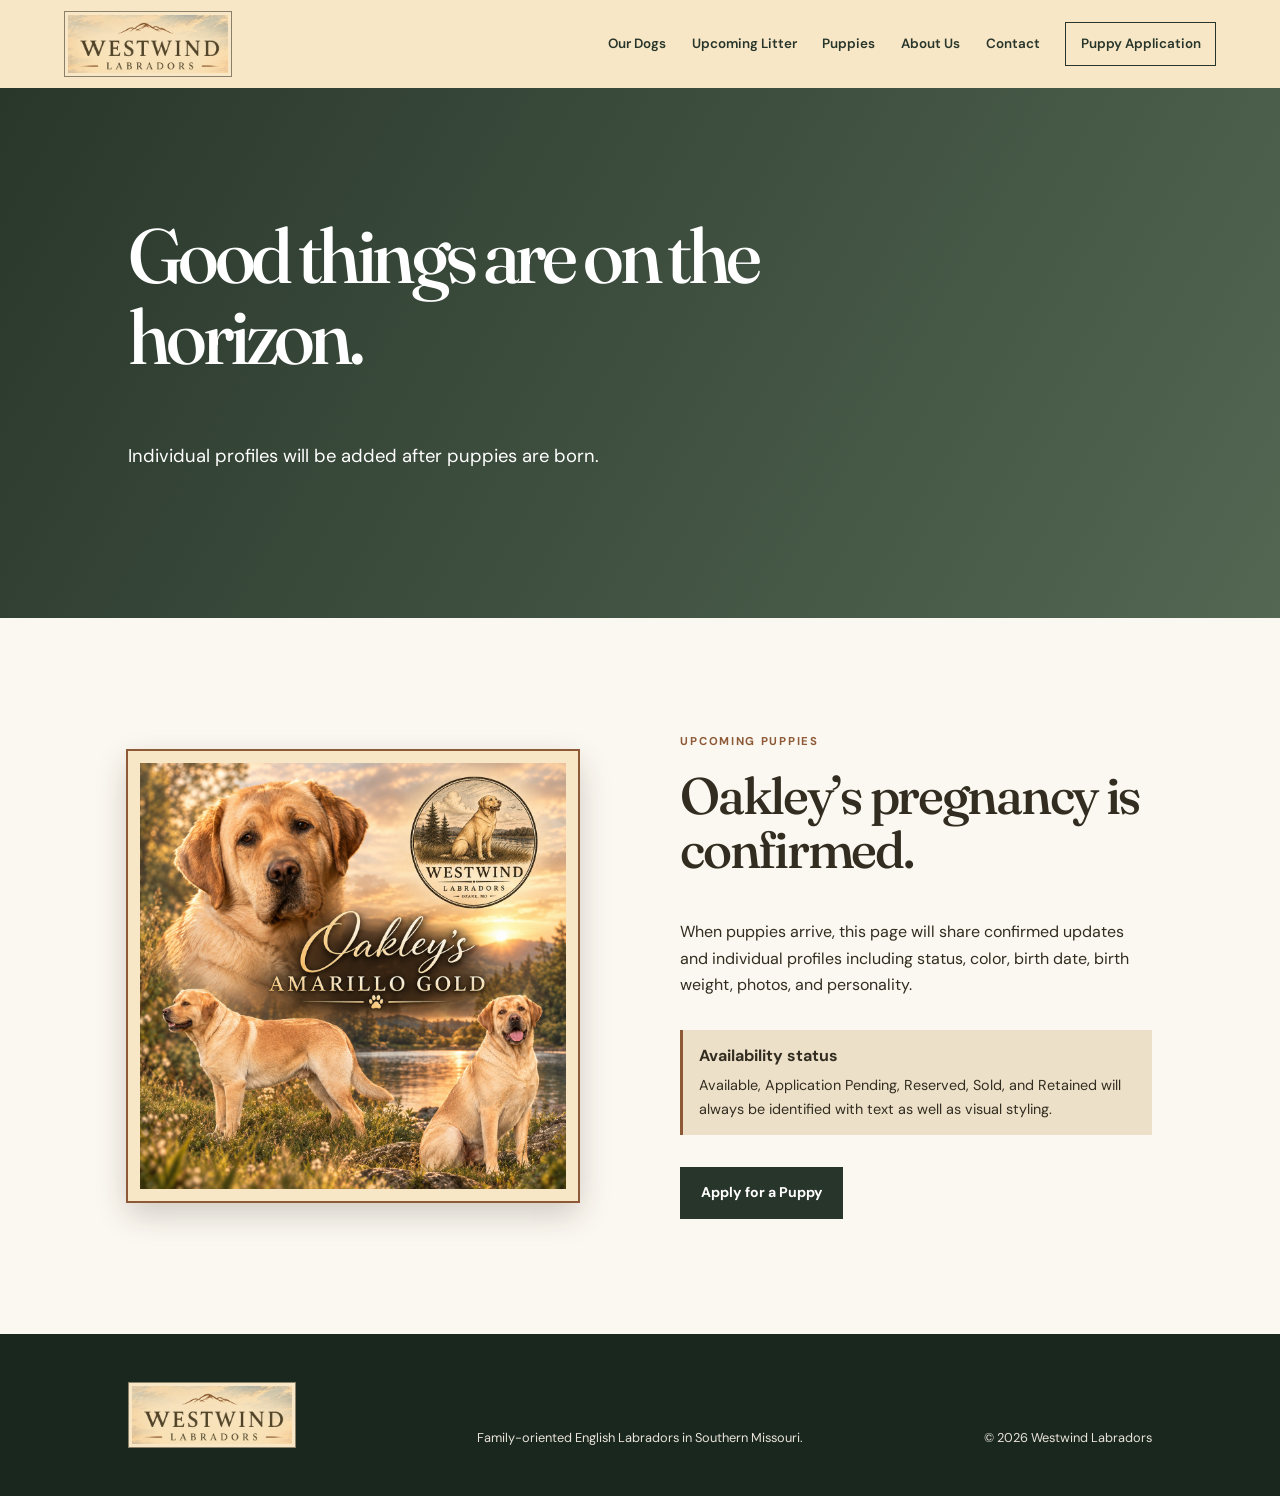
==== westwind-labradors-website-development-specification-for/puppies.html @ b596763e "Add files via upload" ====
<!doctype html><html lang="en"><head><meta charset="UTF-8"><meta name="viewport" content="width=device-width,initial-scale=1.0"><title>Puppies | Westwind Labradors</title><link rel="preconnect" href="https://fonts.googleapis.com"><link rel="preconnect" href="https://fonts.gstatic.com" crossorigin><link href="https://fonts.googleapis.com/css2?family=DM+Sans:wght@400;500;600;700&family=Fraunces:opsz,wght@9..144,500;9..144,600&display=swap" rel="stylesheet"><link rel="stylesheet" href="styles.css"><link rel="stylesheet" href="multi.css"></head><body class="inner-page"><a class="skip-link" href="#main">Skip to main content</a><header class="site-header" data-site-header></header><main id="main"><section class="page-hero"><p class="eyebrow">Puppies</p><h1>Good things are on the horizon.</h1><p>Individual profiles will be added after puppies are born.</p></section><section class="section puppies"><div class="puppy-art" role="img" aria-label="Labrador Retriever puppy resting on a blanket"></div><div><p class="eyebrow">Upcoming puppies</p><h2>Oakley’s pregnancy is confirmed.</h2><p>When puppies arrive, this page will share confirmed updates and individual profiles including status, color, birth date, birth weight, photos, and personality.</p><div class="info-box"><strong>Availability status</strong><span>Available, Application Pending, Reserved, Sold, and Retained will always be identified with text as well as visual styling.</span></div><a class="button button-dark" href="application.html">Apply for a Puppy</a></div></section></main><footer data-site-footer></footer><script src="shared.js"></script><script src="multi.js"></script></body></html>
---- westwind-labradors-website-development-specification-for/styles.css ----
:root{--forest:#243328;--green:#3e5742;--cream:#f7f1e6;--paper:#fffcf6;--clay:#a86949;--ink:#243028;--muted:#68706a;--line:#d9d3c8;--focus:#005fcc}*{box-sizing:border-box}html{scroll-behavior:smooth}body{margin:0;background:var(--paper);color:var(--ink);font-family:'DM Sans',sans-serif;font-size:16px;line-height:1.65}h1,h2,h3,p{margin-top:0}h1,h2{font-family:Fraunces,Georgia,serif;font-weight:500;line-height:1.05}h1{font-size:clamp(3rem,7vw,6.5rem);letter-spacing:-.06em}h2{font-size:clamp(2.3rem,4vw,4.4rem);letter-spacing:-.045em}h3{font-size:1.08rem;line-height:1.3}a{color:inherit}a:focus-visible,button:focus-visible,input:focus-visible,select:focus-visible,textarea:focus-visible{outline:3px solid var(--focus);outline-offset:3px}.skip-link{position:absolute;left:1rem;top:-4rem;background:#fff;padding:.75rem 1rem;z-index:10}.skip-link:focus{top:1rem}.site-header{height:88px;padding:0 clamp(1.25rem,5vw,5rem);display:flex;align-items:center;justify-content:space-between;position:absolute;z-index:2;width:100%;color:#fff}.brand{display:inline-flex;flex-direction:column;text-decoration:none;line-height:.9;font-family:Fraunces,serif;font-size:1.45rem}.brand small{font-family:'DM Sans',sans-serif;font-size:.54rem;letter-spacing:.24em;margin-top:.45rem}nav{display:flex;align-items:center;gap:clamp(.8rem,2vw,2rem);font-size:.84rem;font-weight:600}nav a{text-decoration:none}.nav-apply{border:1px solid rgba(255,255,255,.7);padding:.65rem .9rem}.menu-button{display:none;background:none;border:0;padding:.5rem;color:#fff}.menu-button span:not(.sr-only){display:block;width:26px;height:2px;background:currentColor;margin:5px}.sr-only{position:absolute;width:1px;height:1px;padding:0;margin:-1px;overflow:hidden;clip:rect(0,0,0,0);white-space:nowrap;border:0}.hero{position:relative;min-height:720px;display:grid;align-items:end;color:#fff;overflow:hidden;background:var(--forest)}.hero-image,.litter-image,.profile-photo,.puppy-art{background-position:center;background-size:cover}.hero-image{position:absolute;inset:0;background-image:linear-gradient(90deg,rgba(19,28,21,.75),rgba(19,28,21,.18) 70%),url('https://images.unsplash.com/photo-1558788353-f76d92427f16?auto=format&fit=crop&w=2000&q=85')}.hero-content{position:relative;width:min(760px,90vw);padding:140px 0 104px;margin-left:clamp(1.25rem,10vw,11rem)}.eyebrow{color:var(--clay);text-transform:uppercase;letter-spacing:.15em;font-size:.71rem;font-weight:700;margin-bottom:1.1rem}.hero .eyebrow{color:#eadcc9}.hero-copy{font-size:1.15rem;max-width:540px;margin:1.35rem 0 2rem}.actions{display:flex;align-items:center;gap:1.5rem;flex-wrap:wrap}.button{display:inline-block;border:1px solid transparent;padding:.85rem 1.2rem;text-decoration:none;font-weight:700;font-size:.88rem;cursor:pointer;font-family:inherit}.button-light{background:var(--cream);color:var(--ink)}.button-dark{background:var(--forest);color:#fff}.text-link{font-weight:700;text-underline-offset:.25em}.text-link.light{color:#fff}.photo-note{position:absolute;right:1.5rem;bottom:1rem;font-size:.68rem;color:#fff;background:rgba(0,0,0,.42);padding:.28rem .5rem}.section{padding:clamp(4.5rem,9vw,9rem) clamp(1.25rem,10vw,11rem)}.intro{display:grid;grid-template-columns:1.15fr .85fr;gap:clamp(2rem,8vw,12rem);background:#fbf8f1}.intro h2{max-width:600px}.intro>div:last-child{max-width:480px;font-size:1.05rem}.litter-feature{display:grid;grid-template-columns:1.08fr .92fr;background:#e5dfd3}.litter-image{min-height:570px;background-image:url('https://images.unsplash.com/photo-1591769225440-811ad7d6eab3?auto=format&fit=crop&w=1400&q=85')}.litter-content{padding:clamp(3rem,8vw,8rem);align-self:center}.large-copy{font-family:Fraunces,serif;font-size:1.55rem;line-height:1.3}.status{font-weight:700;margin:1.7rem 0}.status span{color:#2f6b4e}.section-heading{display:flex;align-items:end;justify-content:space-between;gap:2rem;margin-bottom:3rem}.section-heading p:last-child{max-width:360px}.dog-grid{display:grid;grid-template-columns:repeat(2,1fr);gap:1.5rem}.dog-card{background:var(--cream)}.dog-card-image{height:410px;background-size:cover;background-position:center;position:relative}.dog-card-image .photo-note{font-size:.6rem}.dog-card-content{padding:1.75rem}.dog-card h3{font-family:Fraunces,serif;font-size:2rem;margin-bottom:.35rem}.dog-meta{color:var(--muted);font-size:.9rem}.dog-card p{min-height:54px}.approach{background:var(--forest);color:#f5f0e7;padding:clamp(4.5rem,9vw,8rem) clamp(1.25rem,10vw,11rem)}.approach .eyebrow{color:#c8926c}.approach h2{max-width:700px}.pillars{display:grid;grid-template-columns:repeat(3,1fr);gap:2.5rem;margin-top:4rem}.pillars article{border-top:1px solid rgba(255,255,255,.35);padding-top:1.3rem}.pillars span{color:#dbc7ab;font-size:.75rem;font-weight:700}.pillars h3{font-family:Fraunces,serif;font-size:1.45rem}.pillars p{color:#d6dcd4;font-size:.92rem}.profile-section{display:grid;grid-template-columns:1fr 1fr;gap:clamp(2rem,8vw,10rem);align-items:center}.profile-photo{min-height:590px;background-image:url('https://images.unsplash.com/photo-1583511655857-d19b40a7a54e?auto=format&fit=crop&w=1100&q=85')}.profile-copy>p{max-width:490px}.facts{border-top:1px solid var(--line);margin:2rem 0}.facts div{display:grid;grid-template-columns:130px 1fr;border-bottom:1px solid var(--line);padding:.7rem 0}.facts dt{font-size:.82rem;font-weight:700;text-transform:uppercase;letter-spacing:.08em}.facts dd{margin:0}.detail-page{background:#f0eadf}.detail-header{border-bottom:1px solid var(--line);padding-bottom:2rem}.detail-header h2{margin-bottom:.5rem}.detail-grid{display:grid;grid-template-columns:repeat(2,1fr);gap:1rem;margin-top:2rem}.detail-grid article{background:var(--paper);padding:1.5rem}.placeholder{color:#6f766f;font-style:italic}.check-list{list-style:none;padding:0;margin:0}.check-list li{padding:.65rem 0;border-bottom:1px solid var(--line);display:flex;justify-content:space-between;gap:1rem}.check-list span{font-size:.85rem;color:var(--green);font-weight:700}.small-note,.form-note{font-size:.8rem;color:var(--muted)}.puppies{display:grid;grid-template-columns:.85fr 1.15fr;gap:clamp(2rem,8vw,8rem);align-items:center;background:#fbf8f1}.puppy-art{height:450px;background-image:url('https://images.unsplash.com/photo-1587300003388-59208cc962cb?auto=format&fit=crop&w=1100&q=85')}.info-box{display:flex;flex-direction:column;gap:.3rem;border-left:3px solid var(--clay);padding:.8rem 1rem;margin:2rem 0;max-width:600px;background:#f0eadf}.info-box span{font-size:.9rem}.litter-details{background:#e3d5c3}.litter-grid{display:grid;grid-template-columns:1fr 1fr;gap:2rem;max-width:850px;margin:2rem 0}.litter-grid article{background:rgba(255,255,255,.4);padding:1.5rem}.litter-grid ul{margin:0;padding-left:1.2rem}.about{display:grid;grid-template-columns:1fr 1fr;gap:clamp(2rem,10vw,12rem);padding:clamp(4.5rem,9vw,9rem) clamp(1.25rem,10vw,11rem);background:var(--green);color:#fff}.about .eyebrow{color:#dcc49e}.about>div:last-child{max-width:540px}.application-section{background:#e8e0d3;padding:clamp(4.5rem,8vw,8rem) clamp(1.25rem,10vw,11rem);display:grid;grid-template-columns:.7fr 1.3fr;gap:clamp(3rem,7vw,9rem)}.form-intro{position:sticky;top:2rem;height:max-content}.required-key span,.application-section b{color:#9f2732}form{max-width:800px}fieldset{border:0;border-top:1px solid #bab0a3;padding:1.6rem 0;margin:0}legend{font-family:Fraunces,serif;font-size:1.35rem;padding:0 0 .8rem}.field-grid{display:grid;grid-template-columns:1fr 1fr;gap:1rem 1.2rem}label{display:flex;flex-direction:column;gap:.38rem;font-weight:600;font-size:.87rem;margin-bottom:1rem}input,select,textarea{font:inherit;font-size:1rem;font-weight:400;padding:.7rem;border:1px solid #8e928c;border-radius:0;background:#fff;color:var(--ink)}textarea{resize:vertical}.trap{position:absolute;left:-9999px}.form-status{margin-bottom:1rem}.form-status.error{color:#7a1722;font-weight:700}.form-status.success{background:#dcebdd;color:#163d22;padding:1rem;font-weight:700}.contact{display:flex;justify-content:space-between;gap:2rem;padding:clamp(4rem,8vw,7rem) clamp(1.25rem,10vw,11rem)}.contact h2{margin-bottom:1rem}.contact a{color:var(--green);font-weight:700}.location{text-align:right;font-family:Fraunces,serif;font-size:1.45rem}.location span{font-family:'DM Sans',sans-serif;font-size:.83rem;color:var(--muted)}.privacy{background:#f6f3ec}.privacy h2{font-size:clamp(2rem,3.5vw,3.3rem);max-width:850px}.privacy p:last-child{max-width:800px}footer{background:#19271e;color:#e9e3d9;padding:3rem clamp(1.25rem,10vw,11rem);display:flex;justify-content:space-between;gap:2rem;align-items:end;font-size:.8rem}footer p{margin:0}@media(max-width:800px){.site-header{height:72px}.menu-button{display:block}nav{position:absolute;top:72px;left:0;right:0;background:var(--forest);padding:1rem 1.25rem 1.5rem;display:none;flex-direction:column;align-items:stretch;gap:0}nav.open{display:flex}nav a{padding:.75rem 0;border-bottom:1px solid rgba(255,255,255,.15)}.nav-apply{text-align:center;margin-top:1rem}.hero{min-height:650px}.hero-content{padding:140px 0 70px;margin-left:clamp(1.25rem,6vw,3rem)}.intro,.profile-section,.puppies,.about,.application-section{grid-template-columns:1fr}.litter-feature{grid-template-columns:1fr}.litter-image{min-height:360px}.section-heading{display:block}.dog-grid,.pillars{grid-template-columns:1fr}.profile-photo{min-height:400px}.detail-grid,.litter-grid{grid-template-columns:1fr}.form-intro{position:static}.contact,footer{display:block}.location{text-align:left;margin-top:2rem}footer p{margin-top:1.5rem}}@media(max-width:500px){.field-grid{grid-template-columns:1fr}.dog-card-image{height:330px}.check-list li{display:block}.check-list span{display:block;margin-top:.2rem}}@media(prefers-reduced-motion:reduce){html{scroll-behavior:auto}*{animation-duration:.01ms!important;transition-duration:.01ms!important}}
---- westwind-labradors-website-development-specification-for/multi.css ----
:root{--forest:#28352a;--green:#536755;--cream:#f4e5c7;--paper:#fbf3df;--clay:#8d5936;--ink:#322d20;--muted:#6d695b;--line:#cdbb98;--focus:#005fcc}body{background:var(--paper);background-image:linear-gradient(rgba(251,243,223,.92),rgba(251,243,223,.92)),url('assets/westwind-cover.png');background-size:auto,cover;background-attachment:fixed}.hero-image{background-image:url('assets/westwind-cover.png')}.hero-content{max-width:620px;padding-bottom:68px}.hero-content .actions{background:rgba(35,37,25,.7);padding:1rem 1.15rem;width:max-content;max-width:100%}.brand-art{background:#f7e7c6;padding:3px;border:1px solid rgba(50,45,32,.55);line-height:0}.brand-art img{width:160px;height:auto;display:block}.site-header{background:linear-gradient(180deg,rgba(25,30,21,.5),transparent)}.inner-page .site-header{position:relative;color:var(--forest);background:#f7e7c6}.inner-page .nav-apply{border-color:var(--forest)}.page-hero{background:linear-gradient(120deg,#29372b,#536753);color:#fff;padding:clamp(5rem,10vw,9rem) clamp(1.25rem,10vw,11rem)}.page-hero .eyebrow{color:#e2c696}.page-hero h1{font-size:clamp(3rem,6vw,5.8rem);max-width:800px}.page-hero p:last-child{max-width:600px;font-size:1.15rem}.cta-band{background:#29372b;color:#fff;padding:clamp(3rem,6vw,6rem) clamp(1.25rem,10vw,11rem);display:flex;justify-content:space-between;align-items:center;gap:2rem}.cta-band h2{font-size:clamp(2rem,4vw,3.5rem);margin:0}.inner-page footer{margin-top:0}.litter-feature{background:#ddd0b8}.detail-page,.info-box{background:#ede0c9}.registration{background:#eee2ca}@media(max-width:800px){.inner-page nav{background:var(--forest);color:#fff}.inner-page .nav-apply{border-color:#fff}.cta-band{display:block}.cta-band .button{margin-top:1.5rem}.brand-art img{width:128px}.hero-content{padding-bottom:40px}.hero-content .actions{width:100%;justify-content:center}}
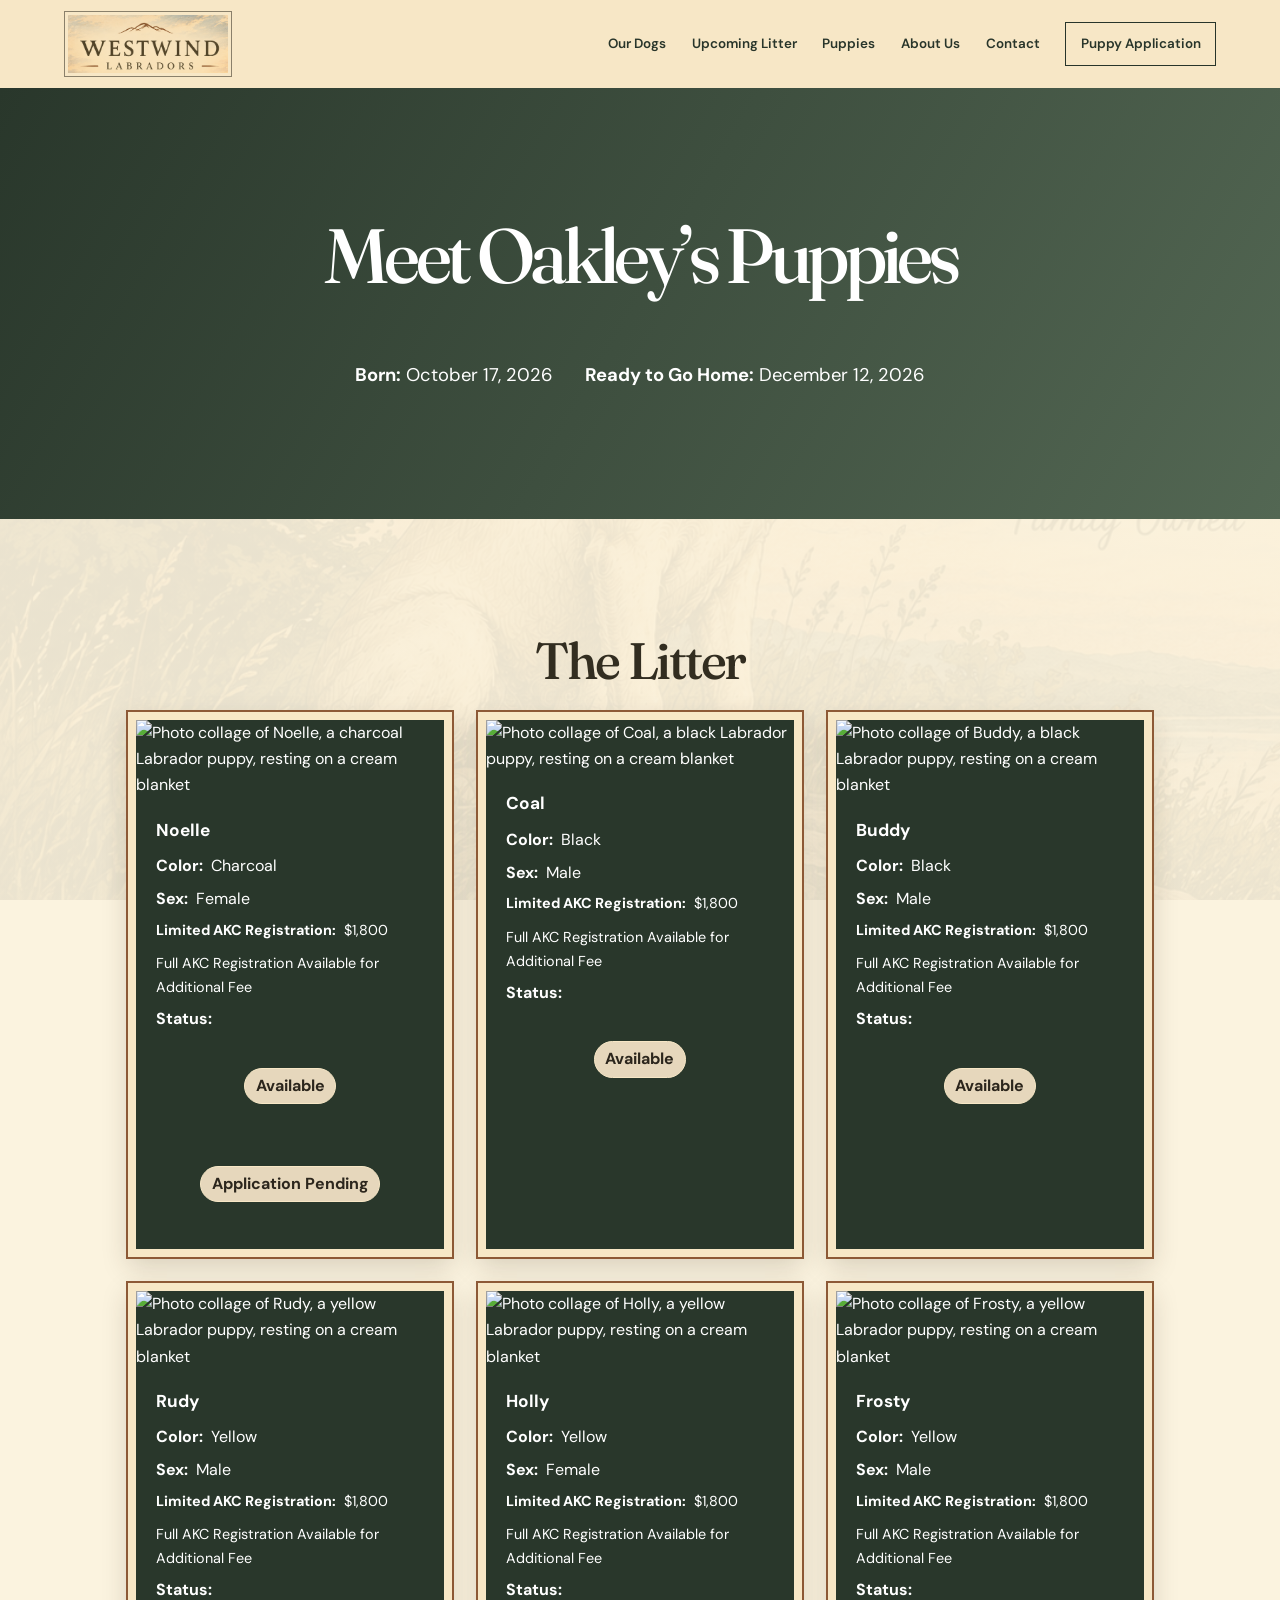
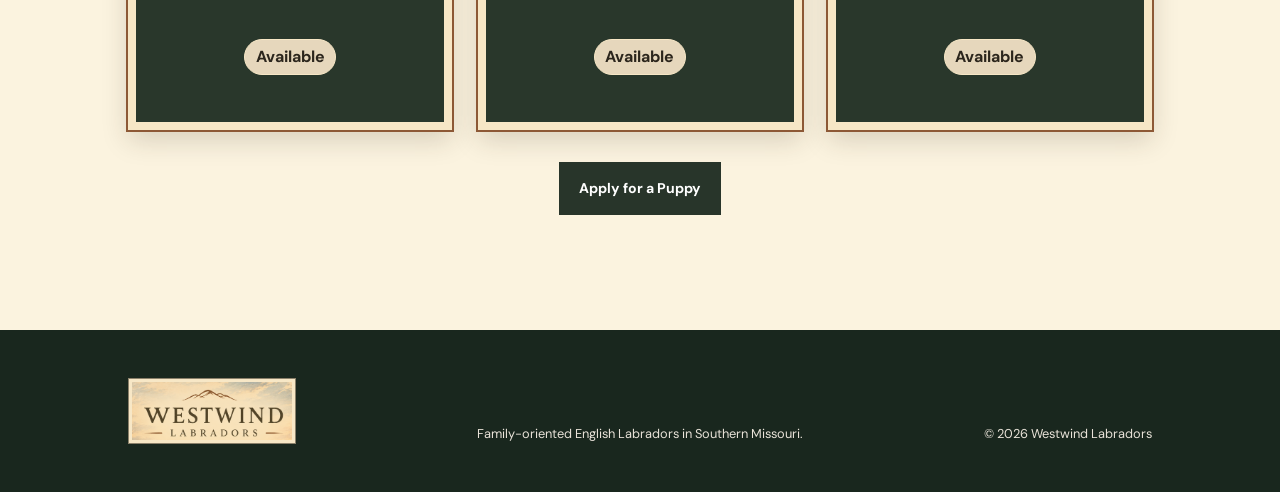
==== commit 589c8384: "Update puppy listings, litter date, and pricing" ====
--- a/westwind-labradors-website-development-specification-for/puppies.html
+++ b/westwind-labradors-website-development-specification-for/puppies.html
@@ -1 +1,30 @@
-<!doctype html><html lang="en"><head><meta charset="UTF-8"><meta name="viewport" content="width=device-width,initial-scale=1.0"><title>Puppies | Westwind Labradors</title><link rel="preconnect" href="https://fonts.googleapis.com"><link rel="preconnect" href="https://fonts.gstatic.com" crossorigin><link href="https://fonts.googleapis.com/css2?family=DM+Sans:wght@400;500;600;700&family=Fraunces:opsz,wght@9..144,500;9..144,600&display=swap" rel="stylesheet"><link rel="stylesheet" href="styles.css"><link rel="stylesheet" href="multi.css"></head><body class="inner-page"><a class="skip-link" href="#main">Skip to main content</a><header class="site-header" data-site-header></header><main id="main"><section class="page-hero"><p class="eyebrow">Puppies</p><h1>Good things are on the horizon.</h1><p>Individual profiles will be added after puppies are born.</p></section><section class="section puppies"><div class="puppy-art" role="img" aria-label="Labrador Retriever puppy resting on a blanket"></div><div><p class="eyebrow">Upcoming puppies</p><h2>Oakley’s pregnancy is confirmed.</h2><p>When puppies arrive, this page will share confirmed updates and individual profiles including status, color, birth date, birth weight, photos, and personality.</p><div class="info-box"><strong>Availability status</strong><span>Available, Application Pending, Reserved, Sold, and Retained will always be identified with text as well as visual styling.</span></div><a class="button button-dark" href="application.html">Apply for a Puppy</a></div></section></main><footer data-site-footer></footer><script src="shared.js"></script><script src="multi.js"></script></body></html>
+<!doctype html>
+<html lang="en">
+<head>
+<meta charset="UTF-8"><meta name="viewport" content="width=device-width,initial-scale=1.0">
+<title>Oakley’s Puppies | Westwind Labradors</title><meta name="description" content="Meet Oakley’s six Labrador puppies, born October 17, 2026, and ready to go home December 12, 2026.">
+<link rel="preconnect" href="https://fonts.googleapis.com"><link rel="preconnect" href="https://fonts.gstatic.com" crossorigin><link href="https://fonts.googleapis.com/css2?family=DM+Sans:wght@400;500;600;700&family=Fraunces:opsz,wght@9..144,500;9..144,600&display=swap" rel="stylesheet"><link rel="stylesheet" href="styles.css"><link rel="stylesheet" href="multi.css">
+<style>
+.page-hero h1{margin-left:auto;margin-right:auto;text-align:center}.puppy-dates{display:flex;flex-wrap:wrap;justify-content:center;gap:.75rem 2rem;margin:1.25rem auto 0}.puppy-dates p{margin:0;font-size:1.15rem}
+.puppy-gallery{max-width:1380px;margin:auto}.puppy-gallery h2{text-align:center;margin-bottom:1.5rem}
+.puppy-grid{display:grid;grid-template-columns:repeat(3,minmax(0,1fr));gap:clamp(1rem,2vw,1.75rem)}
+.puppy-card{min-width:0;background:#29372b;color:#fff;border:clamp(5px,.7vw,9px) solid #f7e7c6;box-shadow:0 0 0 2px #8d5936,0 10px 25px rgba(45,33,18,.17);overflow:hidden}
+.puppy-card img{display:block;width:100%;height:auto}.puppy-card-body{padding:1.25rem}.puppy-card h3{margin:0 0 .75rem}
+.puppy-card dl{margin:0;display:grid;gap:.4rem}.puppy-card dl div{display:flex;gap:.5rem;flex-wrap:wrap}.puppy-card dt{font-weight:700}.puppy-card dd{margin:0}
+.puppy-card .registration-price{flex-wrap:nowrap;font-size:.9rem}.puppy-card .registration-note{display:block;margin-top:.2rem;font-size:.9rem}.puppy-card .registration-note dd{display:block}.puppy-card dl>div:last-child{display:block}.puppy-card dl>div:last-child dd{display:flex;flex-direction:column;align-items:center;gap:.45rem;min-height:4.25rem;margin-top:.5rem}.puppy-card .status{display:inline-block;padding:.25rem .65rem;border:1px solid #f7e7c6;border-radius:999px;background:#e6d7bc;color:#2c261d;font-weight:700}.puppy-card .status+.status{margin-left:0}
+.puppy-next-step{text-align:center;margin:2rem auto 0}
+@media(max-width:900px){.puppy-grid{grid-template-columns:repeat(2,minmax(0,1fr))}}
+@media(max-width:600px){.puppy-grid{grid-template-columns:1fr}.puppy-dates{display:block;text-align:center}.puppy-dates p+p{margin-top:.45rem}}
+</style>
+</head>
+<body class="inner-page"><a class="skip-link" href="#main">Skip to main content</a><header class="site-header" data-site-header></header><main id="main">
+<section class="page-hero"><h1>Meet Oakley’s Puppies</h1><div class="puppy-dates"><p><strong>Born:</strong> October 17, 2026</p><p><strong>Ready to Go Home:</strong> December 12, 2026</p></div></section>
+<section class="section puppy-gallery" aria-labelledby="puppy-gallery-title"><h2 id="puppy-gallery-title">The Litter</h2><div class="puppy-grid">
+<article class="puppy-card"><img src="assets/puppy-noelle.jpg" alt="Photo collage of Noelle, a charcoal Labrador puppy, resting on a cream blanket" loading="lazy"><div class="puppy-card-body"><h3>Noelle</h3><dl><div><dt>Color:</dt><dd>Charcoal</dd></div><div><dt>Sex:</dt><dd>Female</dd></div><div class="registration-price"><dt>Limited AKC Registration:</dt><dd>$1,800</dd></div><div class="registration-note"><dt class="sr-only">Registration option:</dt><dd>Full AKC Registration Available for Additional Fee</dd></div><div><dt>Status:</dt><dd><span class="status">Available</span> <span class="status">Application Pending</span></dd></div></dl></div></article>
+<article class="puppy-card"><img src="assets/puppy-coal.jpg" alt="Photo collage of Coal, a black Labrador puppy, resting on a cream blanket" loading="lazy"><div class="puppy-card-body"><h3>Coal</h3><dl><div><dt>Color:</dt><dd>Black</dd></div><div><dt>Sex:</dt><dd>Male</dd></div><div class="registration-price"><dt>Limited AKC Registration:</dt><dd>$1,800</dd></div><div class="registration-note"><dt class="sr-only">Registration option:</dt><dd>Full AKC Registration Available for Additional Fee</dd></div><div><dt>Status:</dt><dd><span class="status">Available</span></dd></div></dl></div></article>
+<article class="puppy-card"><img src="assets/puppy-buddy.jpg" alt="Photo collage of Buddy, a black Labrador puppy, resting on a cream blanket" loading="lazy"><div class="puppy-card-body"><h3>Buddy</h3><dl><div><dt>Color:</dt><dd>Black</dd></div><div><dt>Sex:</dt><dd>Male</dd></div><div class="registration-price"><dt>Limited AKC Registration:</dt><dd>$1,800</dd></div><div class="registration-note"><dt class="sr-only">Registration option:</dt><dd>Full AKC Registration Available for Additional Fee</dd></div><div><dt>Status:</dt><dd><span class="status">Available</span></dd></div></dl></div></article>
+<article class="puppy-card"><img src="assets/puppy-rudy.jpg" alt="Photo collage of Rudy, a yellow Labrador puppy, resting on a cream blanket" loading="lazy"><div class="puppy-card-body"><h3>Rudy</h3><dl><div><dt>Color:</dt><dd>Yellow</dd></div><div><dt>Sex:</dt><dd>Male</dd></div><div class="registration-price"><dt>Limited AKC Registration:</dt><dd>$1,800</dd></div><div class="registration-note"><dt class="sr-only">Registration option:</dt><dd>Full AKC Registration Available for Additional Fee</dd></div><div><dt>Status:</dt><dd><span class="status">Available</span></dd></div></dl></div></article>
+<article class="puppy-card"><img src="assets/puppy-holly.jpg" alt="Photo collage of Holly, a yellow Labrador puppy, resting on a cream blanket" loading="lazy"><div class="puppy-card-body"><h3>Holly</h3><dl><div><dt>Color:</dt><dd>Yellow</dd></div><div><dt>Sex:</dt><dd>Female</dd></div><div class="registration-price"><dt>Limited AKC Registration:</dt><dd>$1,800</dd></div><div class="registration-note"><dt class="sr-only">Registration option:</dt><dd>Full AKC Registration Available for Additional Fee</dd></div><div><dt>Status:</dt><dd><span class="status">Available</span></dd></div></dl></div></article>
+<article class="puppy-card"><img src="assets/puppy-frosty.jpg" alt="Photo collage of Frosty, a yellow Labrador puppy, resting on a cream blanket" loading="lazy"><div class="puppy-card-body"><h3>Frosty</h3><dl><div><dt>Color:</dt><dd>Yellow</dd></div><div><dt>Sex:</dt><dd>Male</dd></div><div class="registration-price"><dt>Limited AKC Registration:</dt><dd>$1,800</dd></div><div class="registration-note"><dt class="sr-only">Registration option:</dt><dd>Full AKC Registration Available for Additional Fee</dd></div><div><dt>Status:</dt><dd><span class="status">Available</span></dd></div></dl></div></article>
+</div><p class="puppy-next-step"><a class="button button-dark" href="application.html">Apply for a Puppy</a></p></section>
+</main><footer data-site-footer></footer><script src="shared.js"></script><script src="multi.js"></script></body></html>
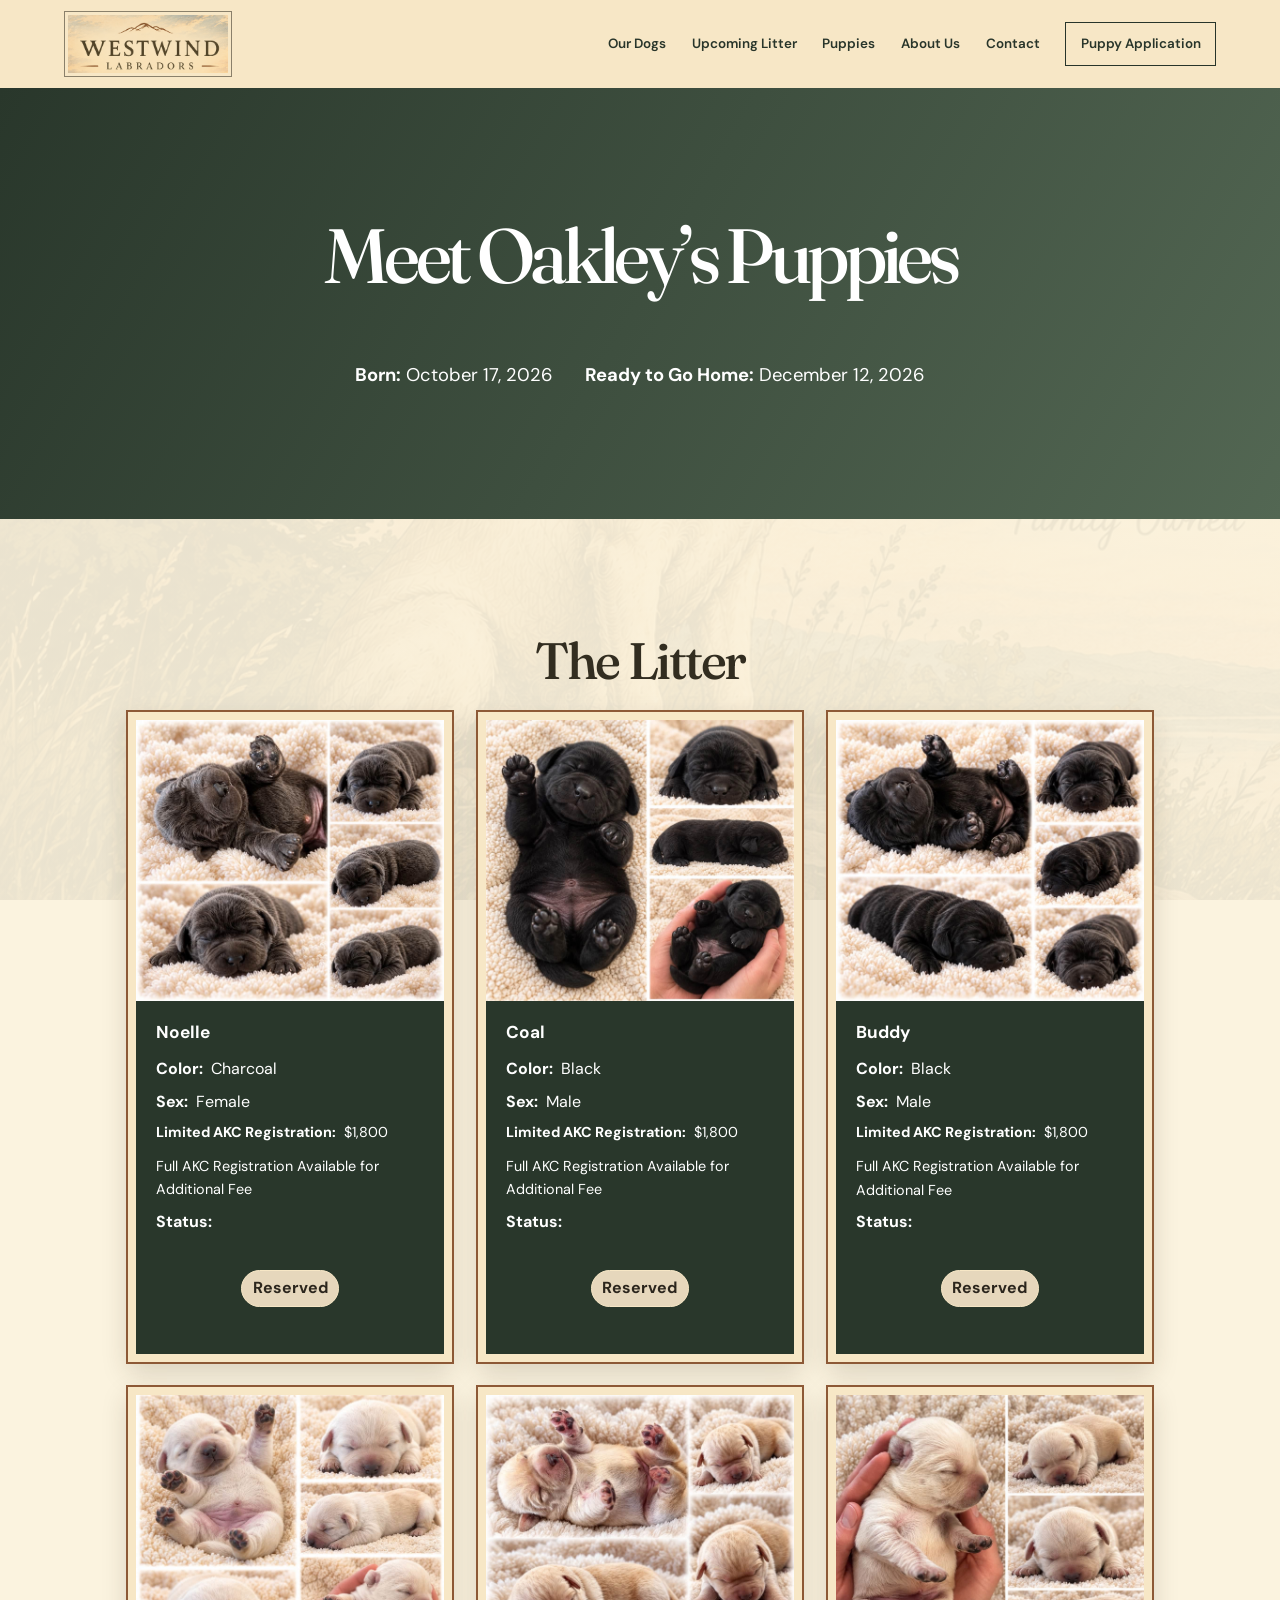
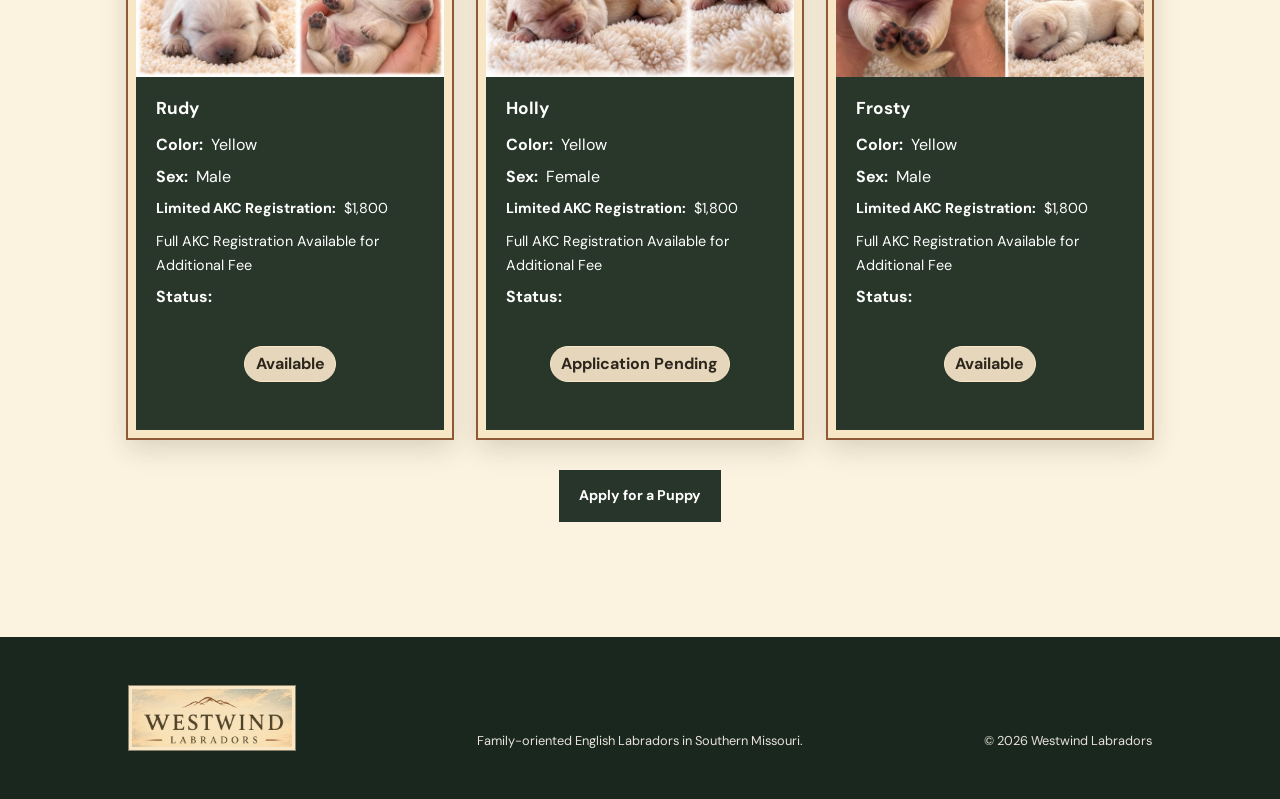
==== commit 1d0444e2: "Update puppy availability statuses" ====
--- a/westwind-labradors-website-development-specification-for/puppies.html
+++ b/westwind-labradors-website-development-specification-for/puppies.html
@@ -20,11 +20,11 @@
 <body class="inner-page"><a class="skip-link" href="#main">Skip to main content</a><header class="site-header" data-site-header></header><main id="main">
 <section class="page-hero"><h1>Meet Oakley’s Puppies</h1><div class="puppy-dates"><p><strong>Born:</strong> October 17, 2026</p><p><strong>Ready to Go Home:</strong> December 12, 2026</p></div></section>
 <section class="section puppy-gallery" aria-labelledby="puppy-gallery-title"><h2 id="puppy-gallery-title">The Litter</h2><div class="puppy-grid">
-<article class="puppy-card"><img src="assets/puppy-noelle.jpg" alt="Photo collage of Noelle, a charcoal Labrador puppy, resting on a cream blanket" loading="lazy"><div class="puppy-card-body"><h3>Noelle</h3><dl><div><dt>Color:</dt><dd>Charcoal</dd></div><div><dt>Sex:</dt><dd>Female</dd></div><div class="registration-price"><dt>Limited AKC Registration:</dt><dd>$1,800</dd></div><div class="registration-note"><dt class="sr-only">Registration option:</dt><dd>Full AKC Registration Available for Additional Fee</dd></div><div><dt>Status:</dt><dd><span class="status">Available</span> <span class="status">Application Pending</span></dd></div></dl></div></article>
-<article class="puppy-card"><img src="assets/puppy-coal.jpg" alt="Photo collage of Coal, a black Labrador puppy, resting on a cream blanket" loading="lazy"><div class="puppy-card-body"><h3>Coal</h3><dl><div><dt>Color:</dt><dd>Black</dd></div><div><dt>Sex:</dt><dd>Male</dd></div><div class="registration-price"><dt>Limited AKC Registration:</dt><dd>$1,800</dd></div><div class="registration-note"><dt class="sr-only">Registration option:</dt><dd>Full AKC Registration Available for Additional Fee</dd></div><div><dt>Status:</dt><dd><span class="status">Available</span></dd></div></dl></div></article>
-<article class="puppy-card"><img src="assets/puppy-buddy.jpg" alt="Photo collage of Buddy, a black Labrador puppy, resting on a cream blanket" loading="lazy"><div class="puppy-card-body"><h3>Buddy</h3><dl><div><dt>Color:</dt><dd>Black</dd></div><div><dt>Sex:</dt><dd>Male</dd></div><div class="registration-price"><dt>Limited AKC Registration:</dt><dd>$1,800</dd></div><div class="registration-note"><dt class="sr-only">Registration option:</dt><dd>Full AKC Registration Available for Additional Fee</dd></div><div><dt>Status:</dt><dd><span class="status">Available</span></dd></div></dl></div></article>
+<article class="puppy-card"><img src="assets/puppy-noelle.jpg" alt="Photo collage of Noelle, a charcoal Labrador puppy, resting on a cream blanket" loading="lazy"><div class="puppy-card-body"><h3>Noelle</h3><dl><div><dt>Color:</dt><dd>Charcoal</dd></div><div><dt>Sex:</dt><dd>Female</dd></div><div class="registration-price"><dt>Limited AKC Registration:</dt><dd>$1,800</dd></div><div class="registration-note"><dt class="sr-only">Registration option:</dt><dd>Full AKC Registration Available for Additional Fee</dd></div><div><dt>Status:</dt><dd><span class="status">Reserved</span></dd></div></dl></div></article>
+<article class="puppy-card"><img src="assets/puppy-coal.jpg" alt="Photo collage of Coal, a black Labrador puppy, resting on a cream blanket" loading="lazy"><div class="puppy-card-body"><h3>Coal</h3><dl><div><dt>Color:</dt><dd>Black</dd></div><div><dt>Sex:</dt><dd>Male</dd></div><div class="registration-price"><dt>Limited AKC Registration:</dt><dd>$1,800</dd></div><div class="registration-note"><dt class="sr-only">Registration option:</dt><dd>Full AKC Registration Available for Additional Fee</dd></div><div><dt>Status:</dt><dd><span class="status">Reserved</span></dd></div></dl></div></article>
+<article class="puppy-card"><img src="assets/puppy-buddy.jpg" alt="Photo collage of Buddy, a black Labrador puppy, resting on a cream blanket" loading="lazy"><div class="puppy-card-body"><h3>Buddy</h3><dl><div><dt>Color:</dt><dd>Black</dd></div><div><dt>Sex:</dt><dd>Male</dd></div><div class="registration-price"><dt>Limited AKC Registration:</dt><dd>$1,800</dd></div><div class="registration-note"><dt class="sr-only">Registration option:</dt><dd>Full AKC Registration Available for Additional Fee</dd></div><div><dt>Status:</dt><dd><span class="status">Reserved</span></dd></div></dl></div></article>
 <article class="puppy-card"><img src="assets/puppy-rudy.jpg" alt="Photo collage of Rudy, a yellow Labrador puppy, resting on a cream blanket" loading="lazy"><div class="puppy-card-body"><h3>Rudy</h3><dl><div><dt>Color:</dt><dd>Yellow</dd></div><div><dt>Sex:</dt><dd>Male</dd></div><div class="registration-price"><dt>Limited AKC Registration:</dt><dd>$1,800</dd></div><div class="registration-note"><dt class="sr-only">Registration option:</dt><dd>Full AKC Registration Available for Additional Fee</dd></div><div><dt>Status:</dt><dd><span class="status">Available</span></dd></div></dl></div></article>
-<article class="puppy-card"><img src="assets/puppy-holly.jpg" alt="Photo collage of Holly, a yellow Labrador puppy, resting on a cream blanket" loading="lazy"><div class="puppy-card-body"><h3>Holly</h3><dl><div><dt>Color:</dt><dd>Yellow</dd></div><div><dt>Sex:</dt><dd>Female</dd></div><div class="registration-price"><dt>Limited AKC Registration:</dt><dd>$1,800</dd></div><div class="registration-note"><dt class="sr-only">Registration option:</dt><dd>Full AKC Registration Available for Additional Fee</dd></div><div><dt>Status:</dt><dd><span class="status">Available</span></dd></div></dl></div></article>
+<article class="puppy-card"><img src="assets/puppy-holly.jpg" alt="Photo collage of Holly, a yellow Labrador puppy, resting on a cream blanket" loading="lazy"><div class="puppy-card-body"><h3>Holly</h3><dl><div><dt>Color:</dt><dd>Yellow</dd></div><div><dt>Sex:</dt><dd>Female</dd></div><div class="registration-price"><dt>Limited AKC Registration:</dt><dd>$1,800</dd></div><div class="registration-note"><dt class="sr-only">Registration option:</dt><dd>Full AKC Registration Available for Additional Fee</dd></div><div><dt>Status:</dt><dd><span class="status">Application Pending</span></dd></div></dl></div></article>
 <article class="puppy-card"><img src="assets/puppy-frosty.jpg" alt="Photo collage of Frosty, a yellow Labrador puppy, resting on a cream blanket" loading="lazy"><div class="puppy-card-body"><h3>Frosty</h3><dl><div><dt>Color:</dt><dd>Yellow</dd></div><div><dt>Sex:</dt><dd>Male</dd></div><div class="registration-price"><dt>Limited AKC Registration:</dt><dd>$1,800</dd></div><div class="registration-note"><dt class="sr-only">Registration option:</dt><dd>Full AKC Registration Available for Additional Fee</dd></div><div><dt>Status:</dt><dd><span class="status">Available</span></dd></div></dl></div></article>
 </div><p class="puppy-next-step"><a class="button button-dark" href="application.html">Apply for a Puppy</a></p></section>
 </main><footer data-site-footer></footer><script src="shared.js"></script><script src="multi.js"></script></body></html>
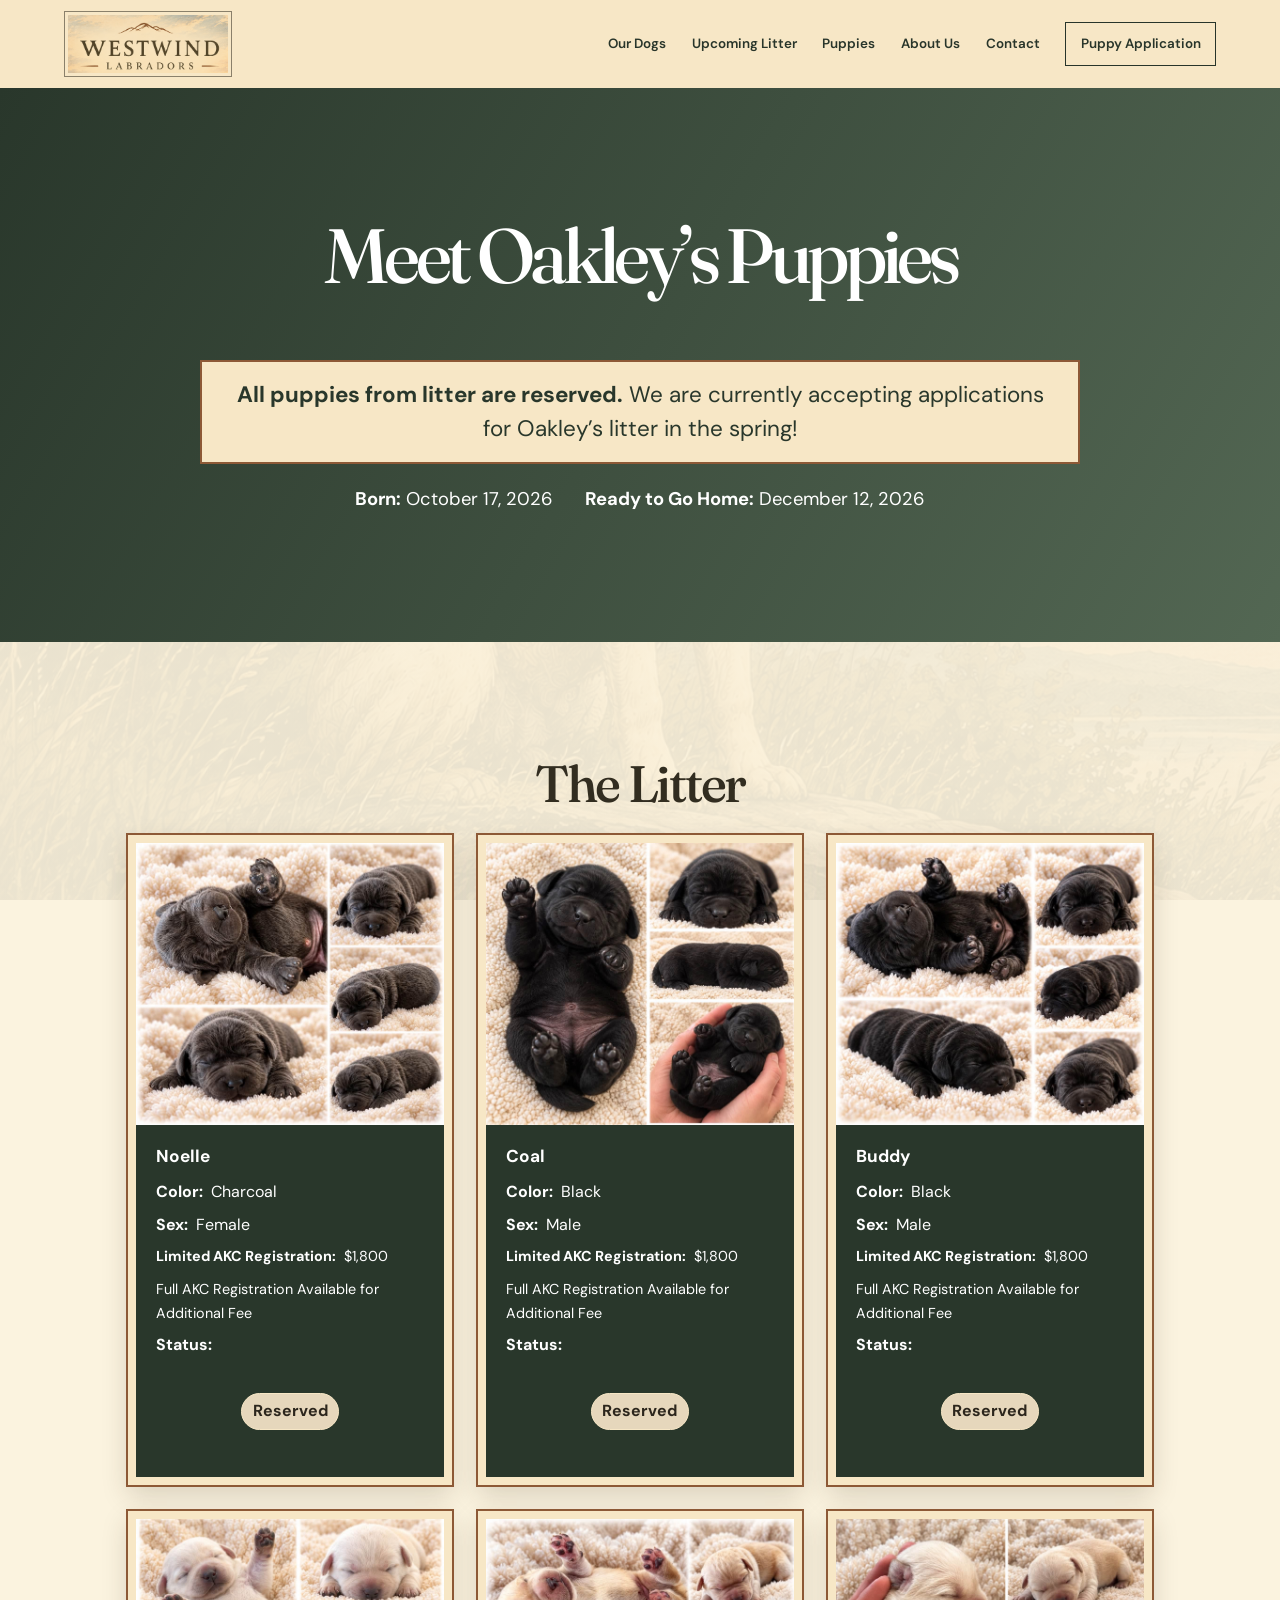
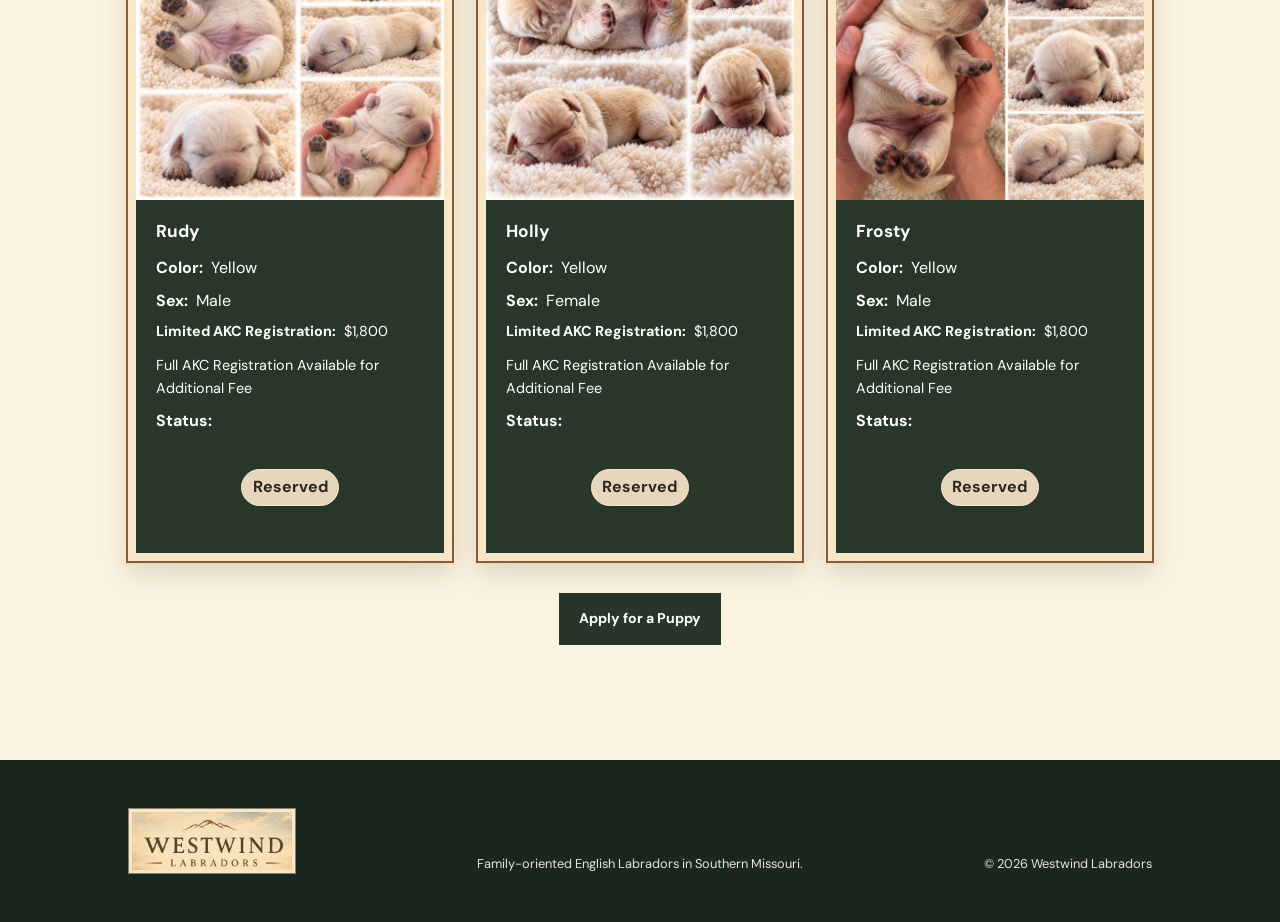
==== commit dcb67ec8: "Mark all puppies reserved and announce spring applications" ====
--- a/westwind-labradors-website-development-specification-for/puppies.html
+++ b/westwind-labradors-website-development-specification-for/puppies.html
@@ -6,6 +6,7 @@
 <link rel="preconnect" href="https://fonts.googleapis.com"><link rel="preconnect" href="https://fonts.gstatic.com" crossorigin><link href="https://fonts.googleapis.com/css2?family=DM+Sans:wght@400;500;600;700&family=Fraunces:opsz,wght@9..144,500;9..144,600&display=swap" rel="stylesheet"><link rel="stylesheet" href="styles.css"><link rel="stylesheet" href="multi.css">
 <style>
 .page-hero h1{margin-left:auto;margin-right:auto;text-align:center}.puppy-dates{display:flex;flex-wrap:wrap;justify-content:center;gap:.75rem 2rem;margin:1.25rem auto 0}.puppy-dates p{margin:0;font-size:1.15rem}
+.page-hero .puppy-availability-note{max-width:55rem;margin:1.5rem auto 0;padding:1rem 1.25rem;text-align:center;background:#f7e7c6;color:#29372b;border:2px solid #8d5936;font-size:clamp(1.05rem,2vw,1.4rem);line-height:1.5}
 .puppy-gallery{max-width:1380px;margin:auto}.puppy-gallery h2{text-align:center;margin-bottom:1.5rem}
 .puppy-grid{display:grid;grid-template-columns:repeat(3,minmax(0,1fr));gap:clamp(1rem,2vw,1.75rem)}
 .puppy-card{min-width:0;background:#29372b;color:#fff;border:clamp(5px,.7vw,9px) solid #f7e7c6;box-shadow:0 0 0 2px #8d5936,0 10px 25px rgba(45,33,18,.17);overflow:hidden}
@@ -18,13 +19,13 @@
 </style>
 </head>
 <body class="inner-page"><a class="skip-link" href="#main">Skip to main content</a><header class="site-header" data-site-header></header><main id="main">
-<section class="page-hero"><h1>Meet Oakley’s Puppies</h1><div class="puppy-dates"><p><strong>Born:</strong> October 17, 2026</p><p><strong>Ready to Go Home:</strong> December 12, 2026</p></div></section>
+<section class="page-hero"><h1>Meet Oakley’s Puppies</h1><p class="puppy-availability-note"><strong>All puppies from litter are reserved.</strong> We are currently accepting applications for Oakley’s litter in the spring!</p><div class="puppy-dates"><p><strong>Born:</strong> October 17, 2026</p><p><strong>Ready to Go Home:</strong> December 12, 2026</p></div></section>
 <section class="section puppy-gallery" aria-labelledby="puppy-gallery-title"><h2 id="puppy-gallery-title">The Litter</h2><div class="puppy-grid">
 <article class="puppy-card"><img src="assets/puppy-noelle.jpg" alt="Photo collage of Noelle, a charcoal Labrador puppy, resting on a cream blanket" loading="lazy"><div class="puppy-card-body"><h3>Noelle</h3><dl><div><dt>Color:</dt><dd>Charcoal</dd></div><div><dt>Sex:</dt><dd>Female</dd></div><div class="registration-price"><dt>Limited AKC Registration:</dt><dd>$1,800</dd></div><div class="registration-note"><dt class="sr-only">Registration option:</dt><dd>Full AKC Registration Available for Additional Fee</dd></div><div><dt>Status:</dt><dd><span class="status">Reserved</span></dd></div></dl></div></article>
 <article class="puppy-card"><img src="assets/puppy-coal.jpg" alt="Photo collage of Coal, a black Labrador puppy, resting on a cream blanket" loading="lazy"><div class="puppy-card-body"><h3>Coal</h3><dl><div><dt>Color:</dt><dd>Black</dd></div><div><dt>Sex:</dt><dd>Male</dd></div><div class="registration-price"><dt>Limited AKC Registration:</dt><dd>$1,800</dd></div><div class="registration-note"><dt class="sr-only">Registration option:</dt><dd>Full AKC Registration Available for Additional Fee</dd></div><div><dt>Status:</dt><dd><span class="status">Reserved</span></dd></div></dl></div></article>
 <article class="puppy-card"><img src="assets/puppy-buddy.jpg" alt="Photo collage of Buddy, a black Labrador puppy, resting on a cream blanket" loading="lazy"><div class="puppy-card-body"><h3>Buddy</h3><dl><div><dt>Color:</dt><dd>Black</dd></div><div><dt>Sex:</dt><dd>Male</dd></div><div class="registration-price"><dt>Limited AKC Registration:</dt><dd>$1,800</dd></div><div class="registration-note"><dt class="sr-only">Registration option:</dt><dd>Full AKC Registration Available for Additional Fee</dd></div><div><dt>Status:</dt><dd><span class="status">Reserved</span></dd></div></dl></div></article>
-<article class="puppy-card"><img src="assets/puppy-rudy.jpg" alt="Photo collage of Rudy, a yellow Labrador puppy, resting on a cream blanket" loading="lazy"><div class="puppy-card-body"><h3>Rudy</h3><dl><div><dt>Color:</dt><dd>Yellow</dd></div><div><dt>Sex:</dt><dd>Male</dd></div><div class="registration-price"><dt>Limited AKC Registration:</dt><dd>$1,800</dd></div><div class="registration-note"><dt class="sr-only">Registration option:</dt><dd>Full AKC Registration Available for Additional Fee</dd></div><div><dt>Status:</dt><dd><span class="status">Available</span></dd></div></dl></div></article>
-<article class="puppy-card"><img src="assets/puppy-holly.jpg" alt="Photo collage of Holly, a yellow Labrador puppy, resting on a cream blanket" loading="lazy"><div class="puppy-card-body"><h3>Holly</h3><dl><div><dt>Color:</dt><dd>Yellow</dd></div><div><dt>Sex:</dt><dd>Female</dd></div><div class="registration-price"><dt>Limited AKC Registration:</dt><dd>$1,800</dd></div><div class="registration-note"><dt class="sr-only">Registration option:</dt><dd>Full AKC Registration Available for Additional Fee</dd></div><div><dt>Status:</dt><dd><span class="status">Application Pending</span></dd></div></dl></div></article>
-<article class="puppy-card"><img src="assets/puppy-frosty.jpg" alt="Photo collage of Frosty, a yellow Labrador puppy, resting on a cream blanket" loading="lazy"><div class="puppy-card-body"><h3>Frosty</h3><dl><div><dt>Color:</dt><dd>Yellow</dd></div><div><dt>Sex:</dt><dd>Male</dd></div><div class="registration-price"><dt>Limited AKC Registration:</dt><dd>$1,800</dd></div><div class="registration-note"><dt class="sr-only">Registration option:</dt><dd>Full AKC Registration Available for Additional Fee</dd></div><div><dt>Status:</dt><dd><span class="status">Available</span></dd></div></dl></div></article>
+<article class="puppy-card"><img src="assets/puppy-rudy.jpg" alt="Photo collage of Rudy, a yellow Labrador puppy, resting on a cream blanket" loading="lazy"><div class="puppy-card-body"><h3>Rudy</h3><dl><div><dt>Color:</dt><dd>Yellow</dd></div><div><dt>Sex:</dt><dd>Male</dd></div><div class="registration-price"><dt>Limited AKC Registration:</dt><dd>$1,800</dd></div><div class="registration-note"><dt class="sr-only">Registration option:</dt><dd>Full AKC Registration Available for Additional Fee</dd></div><div><dt>Status:</dt><dd><span class="status">Reserved</span></dd></div></dl></div></article>
+<article class="puppy-card"><img src="assets/puppy-holly.jpg" alt="Photo collage of Holly, a yellow Labrador puppy, resting on a cream blanket" loading="lazy"><div class="puppy-card-body"><h3>Holly</h3><dl><div><dt>Color:</dt><dd>Yellow</dd></div><div><dt>Sex:</dt><dd>Female</dd></div><div class="registration-price"><dt>Limited AKC Registration:</dt><dd>$1,800</dd></div><div class="registration-note"><dt class="sr-only">Registration option:</dt><dd>Full AKC Registration Available for Additional Fee</dd></div><div><dt>Status:</dt><dd><span class="status">Reserved</span></dd></div></dl></div></article>
+<article class="puppy-card"><img src="assets/puppy-frosty.jpg" alt="Photo collage of Frosty, a yellow Labrador puppy, resting on a cream blanket" loading="lazy"><div class="puppy-card-body"><h3>Frosty</h3><dl><div><dt>Color:</dt><dd>Yellow</dd></div><div><dt>Sex:</dt><dd>Male</dd></div><div class="registration-price"><dt>Limited AKC Registration:</dt><dd>$1,800</dd></div><div class="registration-note"><dt class="sr-only">Registration option:</dt><dd>Full AKC Registration Available for Additional Fee</dd></div><div><dt>Status:</dt><dd><span class="status">Reserved</span></dd></div></dl></div></article>
 </div><p class="puppy-next-step"><a class="button button-dark" href="application.html">Apply for a Puppy</a></p></section>
 </main><footer data-site-footer></footer><script src="shared.js"></script><script src="multi.js"></script></body></html>
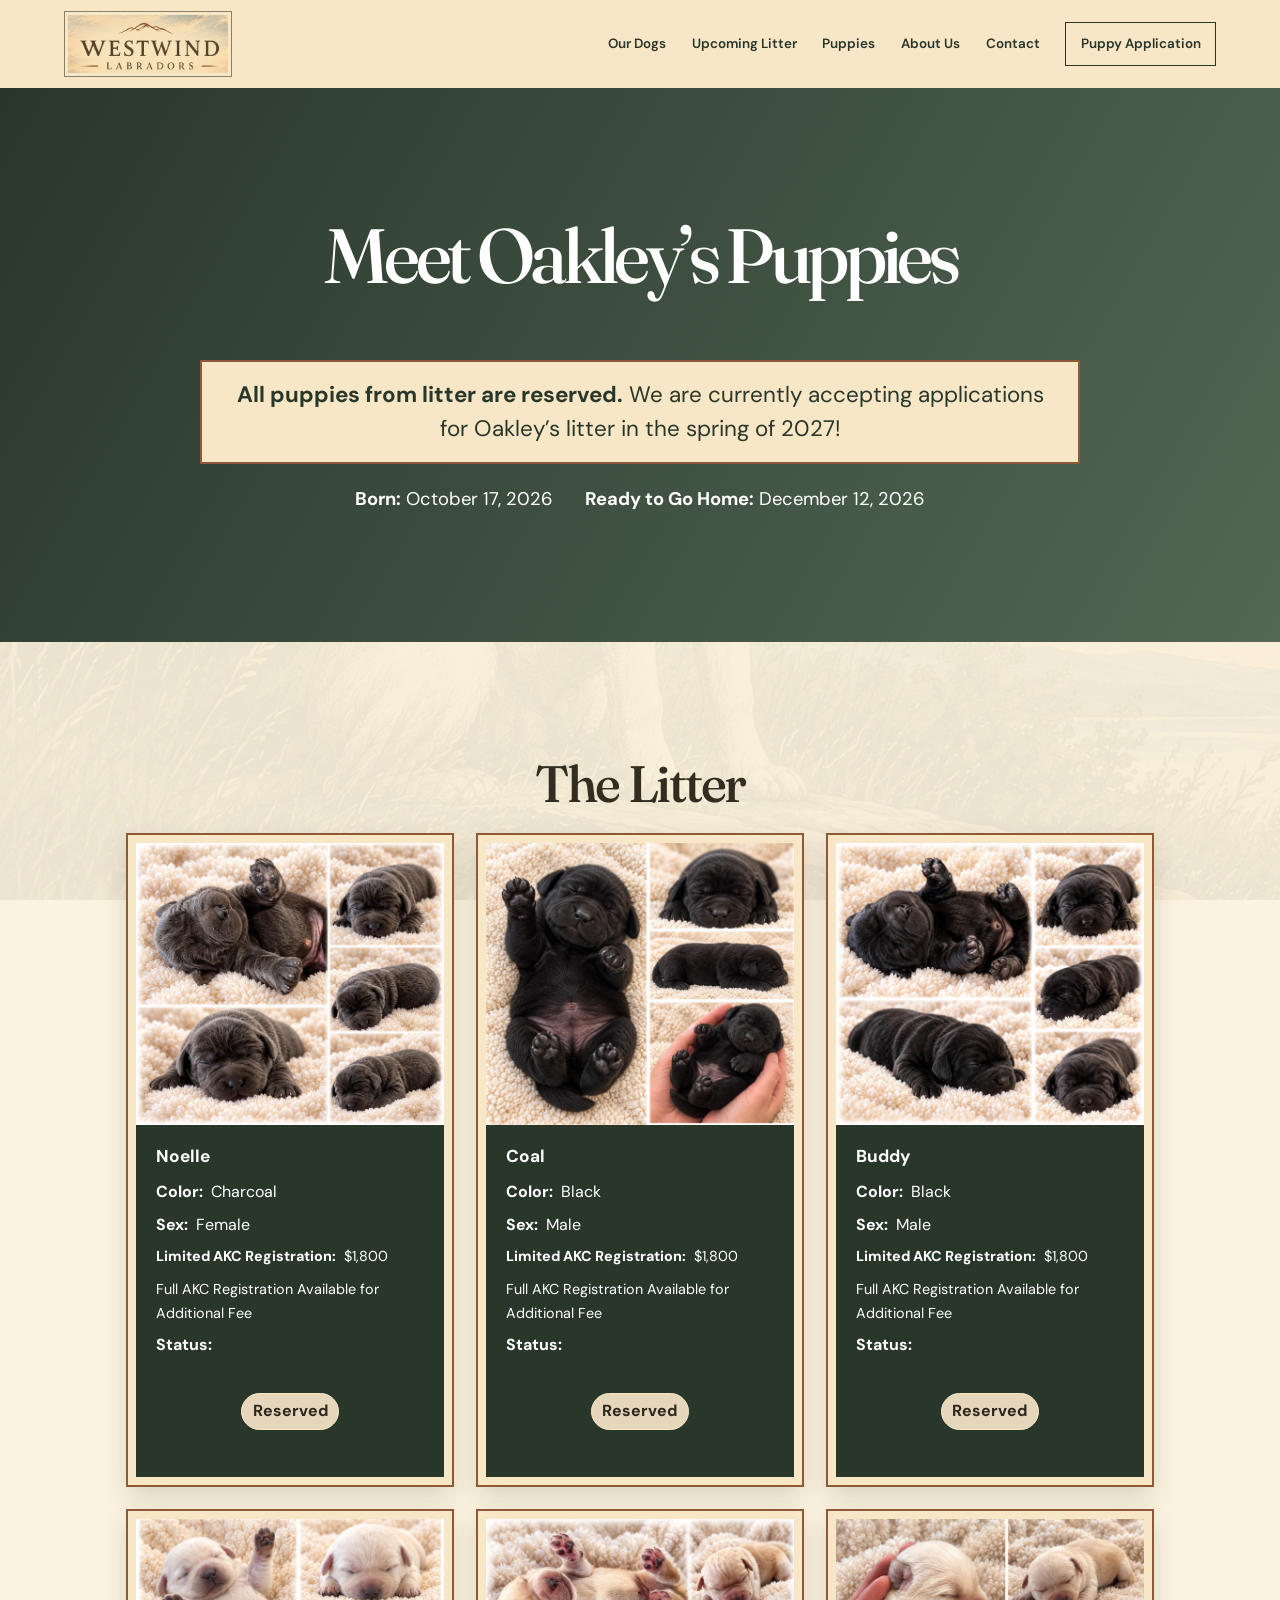
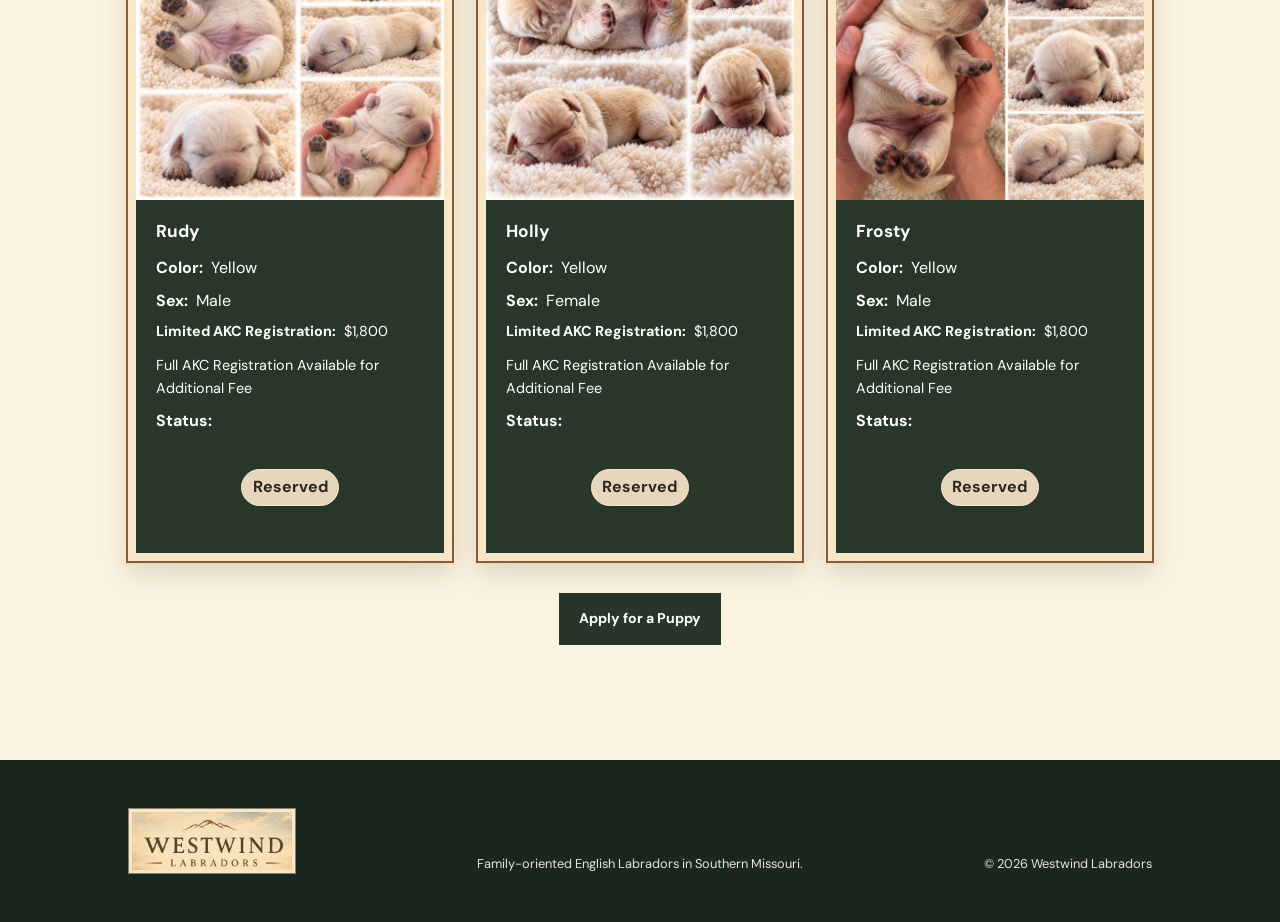
==== commit 3a463c7a: "Specify spring 2027 litter in puppy notice" ====
--- a/westwind-labradors-website-development-specification-for/puppies.html
+++ b/westwind-labradors-website-development-specification-for/puppies.html
@@ -19,7 +19,7 @@
 </style>
 </head>
 <body class="inner-page"><a class="skip-link" href="#main">Skip to main content</a><header class="site-header" data-site-header></header><main id="main">
-<section class="page-hero"><h1>Meet Oakley’s Puppies</h1><p class="puppy-availability-note"><strong>All puppies from litter are reserved.</strong> We are currently accepting applications for Oakley’s litter in the spring!</p><div class="puppy-dates"><p><strong>Born:</strong> October 17, 2026</p><p><strong>Ready to Go Home:</strong> December 12, 2026</p></div></section>
+<section class="page-hero"><h1>Meet Oakley’s Puppies</h1><p class="puppy-availability-note"><strong>All puppies from litter are reserved.</strong> We are currently accepting applications for Oakley’s litter in the spring of 2027!</p><div class="puppy-dates"><p><strong>Born:</strong> October 17, 2026</p><p><strong>Ready to Go Home:</strong> December 12, 2026</p></div></section>
 <section class="section puppy-gallery" aria-labelledby="puppy-gallery-title"><h2 id="puppy-gallery-title">The Litter</h2><div class="puppy-grid">
 <article class="puppy-card"><img src="assets/puppy-noelle.jpg" alt="Photo collage of Noelle, a charcoal Labrador puppy, resting on a cream blanket" loading="lazy"><div class="puppy-card-body"><h3>Noelle</h3><dl><div><dt>Color:</dt><dd>Charcoal</dd></div><div><dt>Sex:</dt><dd>Female</dd></div><div class="registration-price"><dt>Limited AKC Registration:</dt><dd>$1,800</dd></div><div class="registration-note"><dt class="sr-only">Registration option:</dt><dd>Full AKC Registration Available for Additional Fee</dd></div><div><dt>Status:</dt><dd><span class="status">Reserved</span></dd></div></dl></div></article>
 <article class="puppy-card"><img src="assets/puppy-coal.jpg" alt="Photo collage of Coal, a black Labrador puppy, resting on a cream blanket" loading="lazy"><div class="puppy-card-body"><h3>Coal</h3><dl><div><dt>Color:</dt><dd>Black</dd></div><div><dt>Sex:</dt><dd>Male</dd></div><div class="registration-price"><dt>Limited AKC Registration:</dt><dd>$1,800</dd></div><div class="registration-note"><dt class="sr-only">Registration option:</dt><dd>Full AKC Registration Available for Additional Fee</dd></div><div><dt>Status:</dt><dd><span class="status">Reserved</span></dd></div></dl></div></article>
